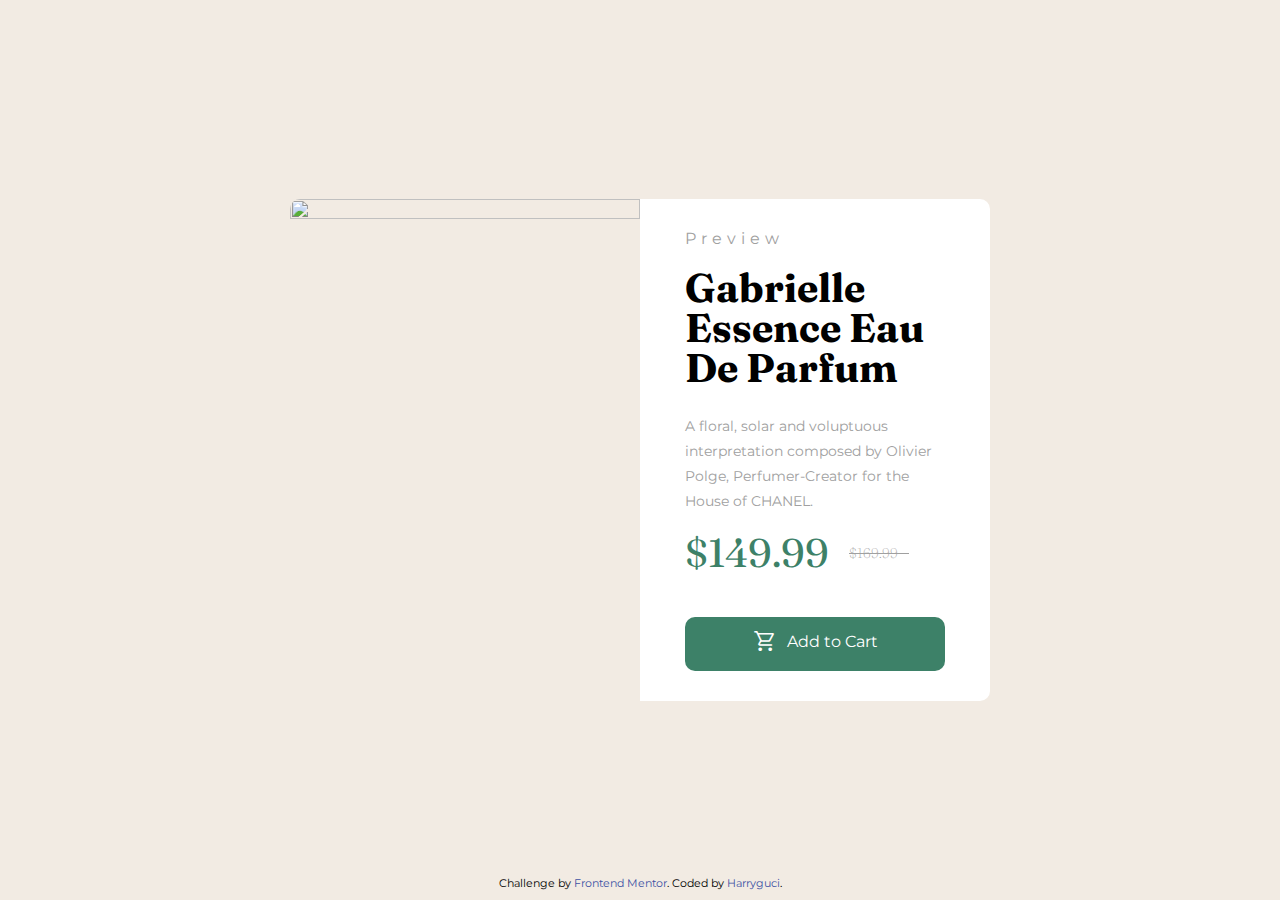
==== Product preview card/index.html @ c5a7d1e7 "Add files via upload" ====
<!DOCTYPE html>
<html lang="en">

<head>
  <meta charset="UTF-8">
  <meta name="viewport" content="width=device-width, initial-scale=1.0">
  <!-- displays site properly based on user's device -->
  <link rel="icon" type="image/png" sizes="32x32" href="./images/favicon-32x32.png">
  <title>Frontend Mentor | Product preview card component</title>
  <link rel="stylesheet"
    href="https://fonts.googleapis.com/css2?family=Material+Symbols+Outlined:opsz,wght,FILL,GRAD@20..48,100..700,0..1,-50..200" />
  <link rel="stylesheet" href="style.css">
  <!-- Feel free to remove these styles or customise in your own stylesheet 👍 -->
  <style>
    .material-symbols-outlined {
      font-variation-settings:
        'FILL' 0,
        'wght' 400,
        'GRAD' 0,
        'opsz' 48
    }

    .attribution {
      font-size: 11px;
      text-align: center;
      position: absolute;
      bottom: 10px;
    }

    .attribution a {
      color: hsl(228, 45%, 44%);
    }
  </style>
</head>

<body>
  <div class="container">
    <div class="frame">
      <div class="thumbnail">
        <img src="images/image-product-desktop.jpg" alt="">
      </div>
      <div class="content">
        <span class="sub-heading">Preview</span>
        <h1 class="heading">Gabrielle Essence Eau De Parfum</h1>
        <p class="description"> A floral, solar and voluptuous
          interpretation composed by Olivier Polge,
          Perfumer-Creator for the House of CHANEL.</p>
        <div class="costs">
          <div class="cost-new">$149.99</div>
          <div class="cost-old">$169.99</div>
        </div>
        <a href="#" class="btn-custom">
          <span class="material-symbols-outlined">
            shopping_cart
          </span> Add to Cart
        </a>
      </div>
    </div>
    <div class="attribution">
      Challenge by <a href="https://www.frontendmentor.io?ref=challenge" target="_blank">Frontend Mentor</a>.
      Coded by <a href="https://www.frontendmentor.io/profile/harryguci0023">Harryguci</a>.
    </div>
  </div>
</body>

</html>
---- Product preview card/style.css ----
@import url("https://fonts.googleapis.com/css2?family=Fraunces:opsz,wght@9..144,700&family=Montserrat:wght@500;700&display=swap");
* {
  box-sizing: border-box;
}
html,
body {
  /* font-family: "Fraunces", serif; */
  font-family: "Montserrat", sans-serif;
  margin: 0;
}
.container {
  display: flex;
  position: relative;
  width: 100%;
  height: 100vh;
  justify-content: center;
  align-items: center;
  background-color: hsl(30, 38%, 92%);
}
.frame {
  display: flex;
  position: relative;
  width: 700px;
  height: auto;
  flex-wrap: wrap;
  border-radius: 10px;
  overflow: hidden;
}
.sub-heading {
  color: rgb(160, 160, 160);
  letter-spacing: 5px;
}
.heading {
  margin-top: 20px;
  font-size: 40px;
  font-family: "Fraunces", serif;
  line-height: 40px;
}
.thumbnail {
  display: block;
  width: 50%;
  height: 100%;
  position: relative;
  padding: 0;
}
.thumbnail img {
  height: 100%;
  width: 100%;
  padding: 0;
  object-fit: cover;
}
.content {
  display: block;
  padding: 30px 45px;
  width: 50%;
  background-color: white;
}
.content p {
  color: rgb(160, 160, 160);
  font-size: 14px;
  line-height: 25px;
}

.content .costs {
  font-family: "Fraunces", serif;
  font-size: 40px;
  display: flex;
  position: relative;
}
.costs .cost-new {
  color: #3d8168;
}
.content .costs .cost-old {
  position: relative;
  --color-cost: rgb(160, 160, 160);
  font-size: 14px;
  margin: auto 0 auto 20px;
  font-weight: lighter;
  color: var(--color-cost);
}

.content .costs .cost-old::after {
  content: "";
  background-color: var(--color-cost);
  display: block;
  position: absolute;
  top: 50%;
  width: 60px;
  height: 1px;
  left: 0;
}

a {
  text-decoration: none;
}
a,
a:hover,
a:focus,
a:active {
  color: white;
}
.btn-custom {
  display: flex;
  background-color: #3d8168;
  width: 100%;
  padding: 15px 20px;
  justify-content: center;
  border-radius: 10px;
  margin: 40px 0 0 0;
  transition: background-color 0.2s ease-in-out;
}
.btn-custom span {
  display: block;
  transform: translate(0, -3px);
  margin-right: 10px;
}
.btn-custom:hover {
    background-color: #2d5f4d;
}

@media only screen and (max-width: 700px) {
    .frame {
        margin-right: 12px;
        margin-left: 12px;
    }
    .thumbnail {
        width: 100%;
        height: 30vh;
    }
    .content {
        height: 70%;
        width: 100%;
    }
}
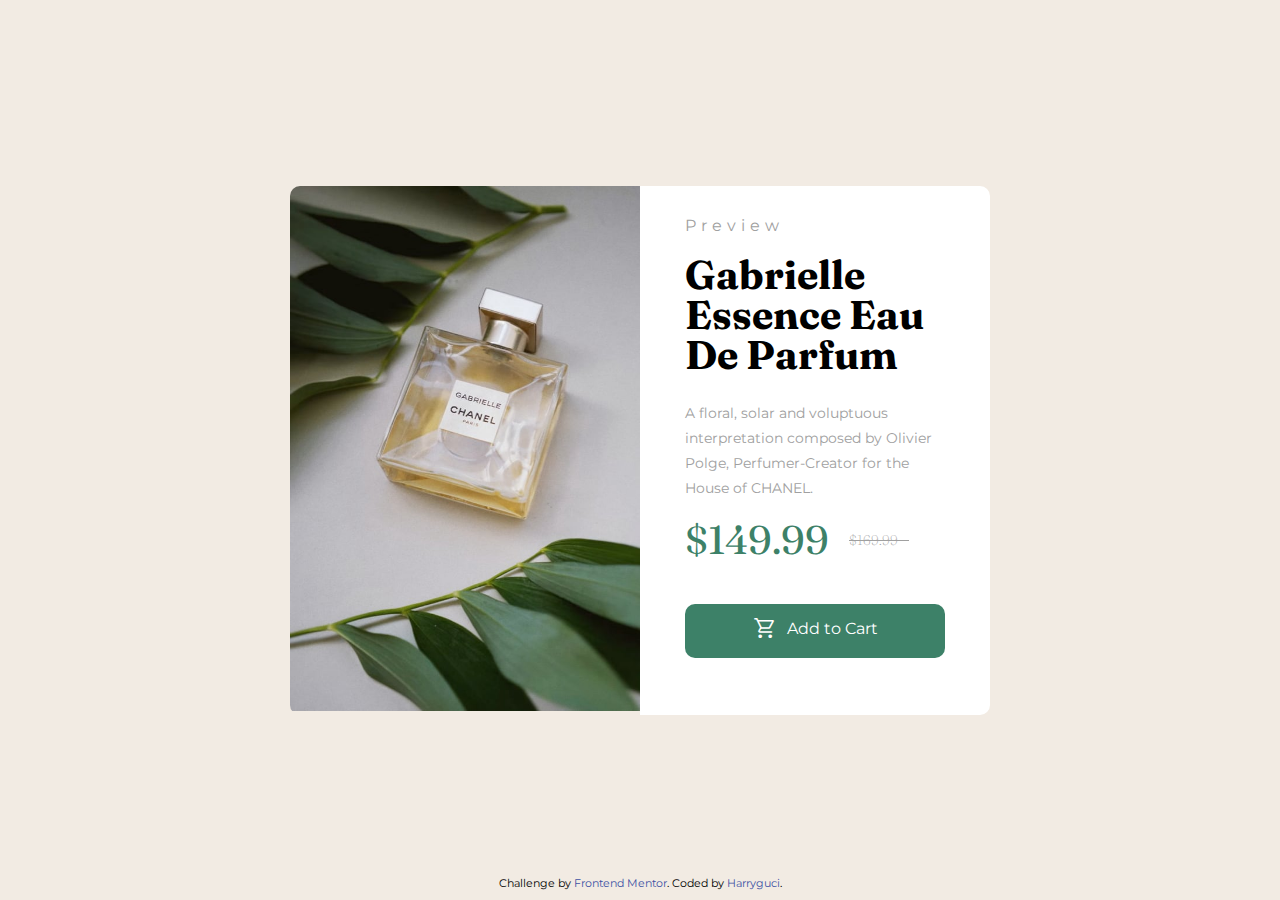
==== commit 6bddadc3: "Add files via upload" ====
--- a/Product preview card/index.html
+++ b/Product preview card/index.html
@@ -9,6 +9,8 @@
   <title>Frontend Mentor | Product preview card component</title>
   <link rel="stylesheet"
     href="https://fonts.googleapis.com/css2?family=Material+Symbols+Outlined:opsz,wght,FILL,GRAD@20..48,100..700,0..1,-50..200" />
+  <script src="https://ajax.googleapis.com/ajax/libs/jquery/3.6.0/jquery.min.js"></script>
+
   <link rel="stylesheet" href="style.css">
   <!-- Feel free to remove these styles or customise in your own stylesheet 👍 -->
   <style>
@@ -37,7 +39,17 @@
   <div class="container">
     <div class="frame">
       <div class="thumbnail">
-        <img src="images/image-product-desktop.jpg" alt="">
+        <img id="product-photo" src="images/image-product-desktop.jpg" alt="">
+        <script>
+          $(document).ready(function () {
+            if ($(window).width() < 600) {
+              $('#product-photo').attr('src', 'images/image-product-mobile.jpg');
+            } else {
+
+              $('#product-photo').attr('src', 'images/image-product-desktop.jpg');
+            }
+          });
+        </script>
       </div>
       <div class="content">
         <span class="sub-heading">Preview</span>
